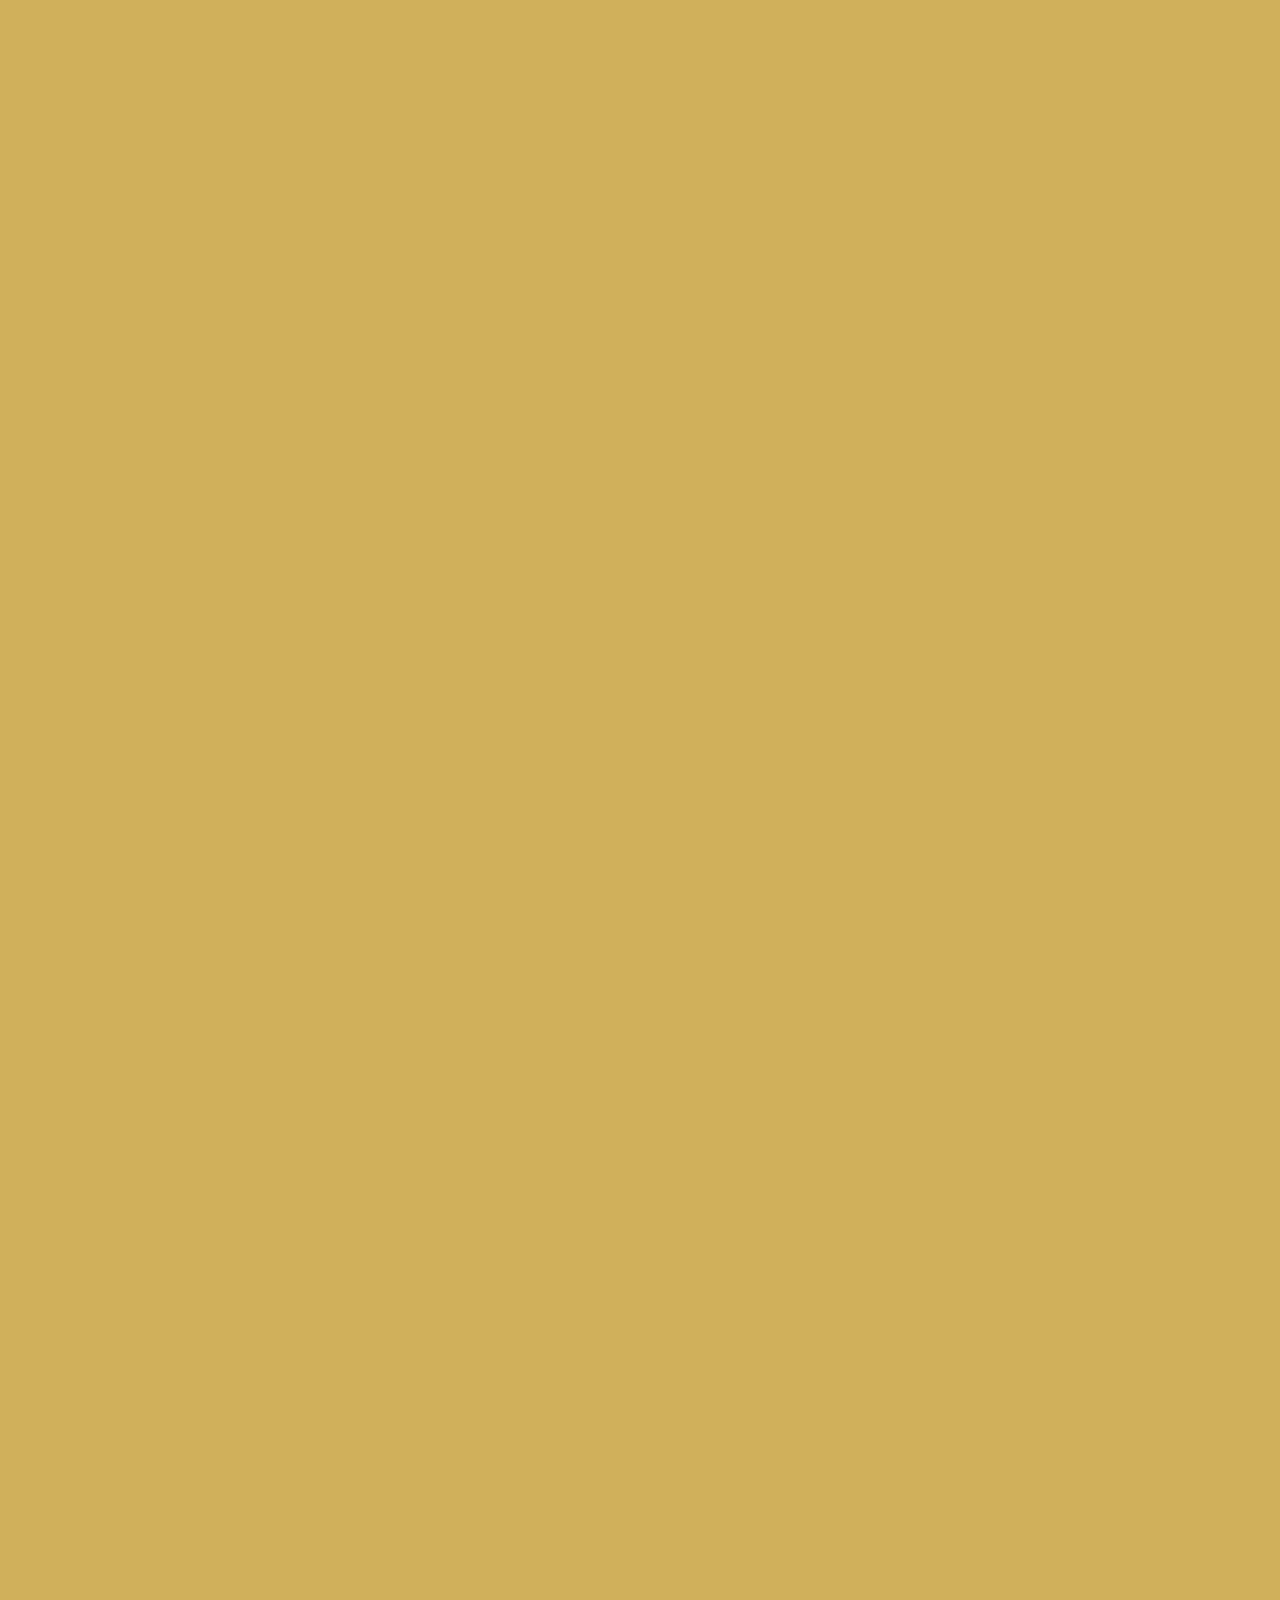
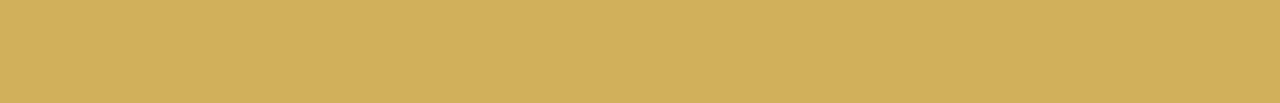
==== formulario.html @ 7b9aaf70 "TESTE" ====
<!DOCTYPE html>
<html lang="en">
<head>
    <meta charset="UTF-8">
    <meta name="viewport" content="width=device-width, initial-scale=1.0">
    <style>
       .container {
            display: flex;
            justify-content: center; /* Centraliza horizontalmente */
            align-items: center; /* Centraliza verticalmente */
            height: 100vh; /* Altura total da tela */
            box-sizing: border-box; /* Inclui a borda na largura total */
        }
        .centralizado {
            width: 50%; /* Defina a largura da div */
            border-radius: 15px; /* Borda arredondada */
            padding: 20px; /* Espaçamento interno */
            margin-top: 20px; /* Espaçamento acima */
            margin-bottom: 20px; /* Espaçamento abaixo */
            box-sizing: border-box; /* Inclui o padding e a borda na largura total */
        }
    </style>
    <title>formulario</title>
</head>
<body style="background-color: #d1b05b;" >
    <div class="container">
        <div class="centralizado">
    <iframe  center;" src="https://docs.google.com/forms/d/e/1FAIpQLSeGjz_GhFE0qUI042mt_ytNlbOInKvKpuO6VnuS5uh2C-ayEA/viewform?embedded=true" width="640" height="2446" frameborder="0" marginheight="0" marginwidth="0">Carregando...</iframe>
        </div>
    </div>
</body>
</html>
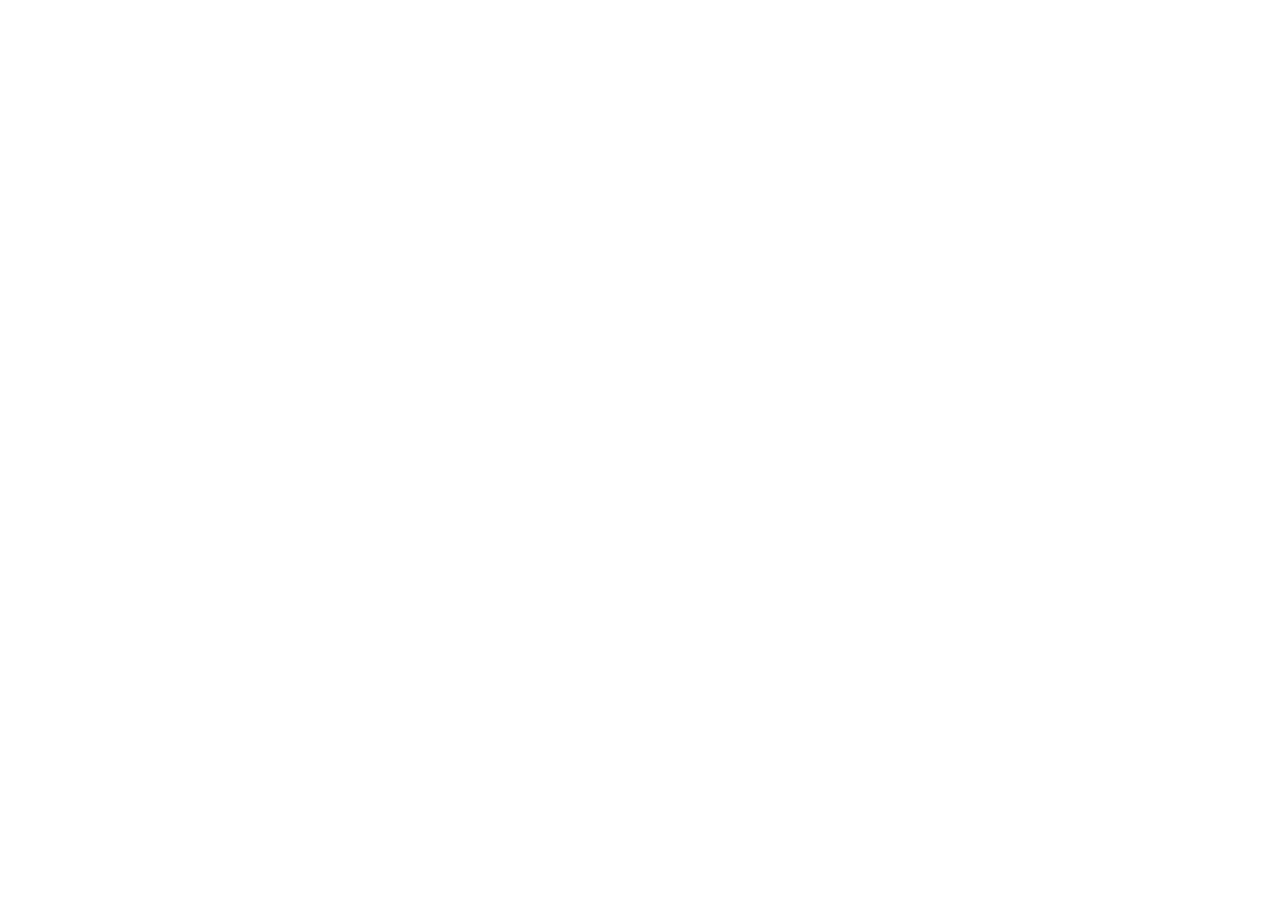
==== commit 1374026b: "principal" ====
--- a/formulario.html
+++ b/formulario.html
@@ -3,30 +3,9 @@
 <head>
     <meta charset="UTF-8">
     <meta name="viewport" content="width=device-width, initial-scale=1.0">
-    <style>
-       .container {
-            display: flex;
-            justify-content: center; /* Centraliza horizontalmente */
-            align-items: center; /* Centraliza verticalmente */
-            height: 100vh; /* Altura total da tela */
-            box-sizing: border-box; /* Inclui a borda na largura total */
-        }
-        .centralizado {
-            width: 50%; /* Defina a largura da div */
-            border-radius: 15px; /* Borda arredondada */
-            padding: 20px; /* Espaçamento interno */
-            margin-top: 20px; /* Espaçamento acima */
-            margin-bottom: 20px; /* Espaçamento abaixo */
-            box-sizing: border-box; /* Inclui o padding e a borda na largura total */
-        }
-    </style>
     <title>formulario</title>
 </head>
-<body style="background-color: #d1b05b;" >
-    <div class="container">
-        <div class="centralizado">
-    <iframe  center;" src="https://docs.google.com/forms/d/e/1FAIpQLSeGjz_GhFE0qUI042mt_ytNlbOInKvKpuO6VnuS5uh2C-ayEA/viewform?embedded=true" width="640" height="2446" frameborder="0" marginheight="0" marginwidth="0">Carregando...</iframe>
-        </div>
-    </div>
+<body>
+    <iframe id="" allowtransparency="true" allowfullscreen="true" allow="geolocation; microphone; camera" src="https://my.forms.app/form/6671fd1344ef84c7f992dbb3" frameborder="0" style="width: 100vw; min-width:100%; height:100vh; border:none;"></iframe>
 </body>
 </html>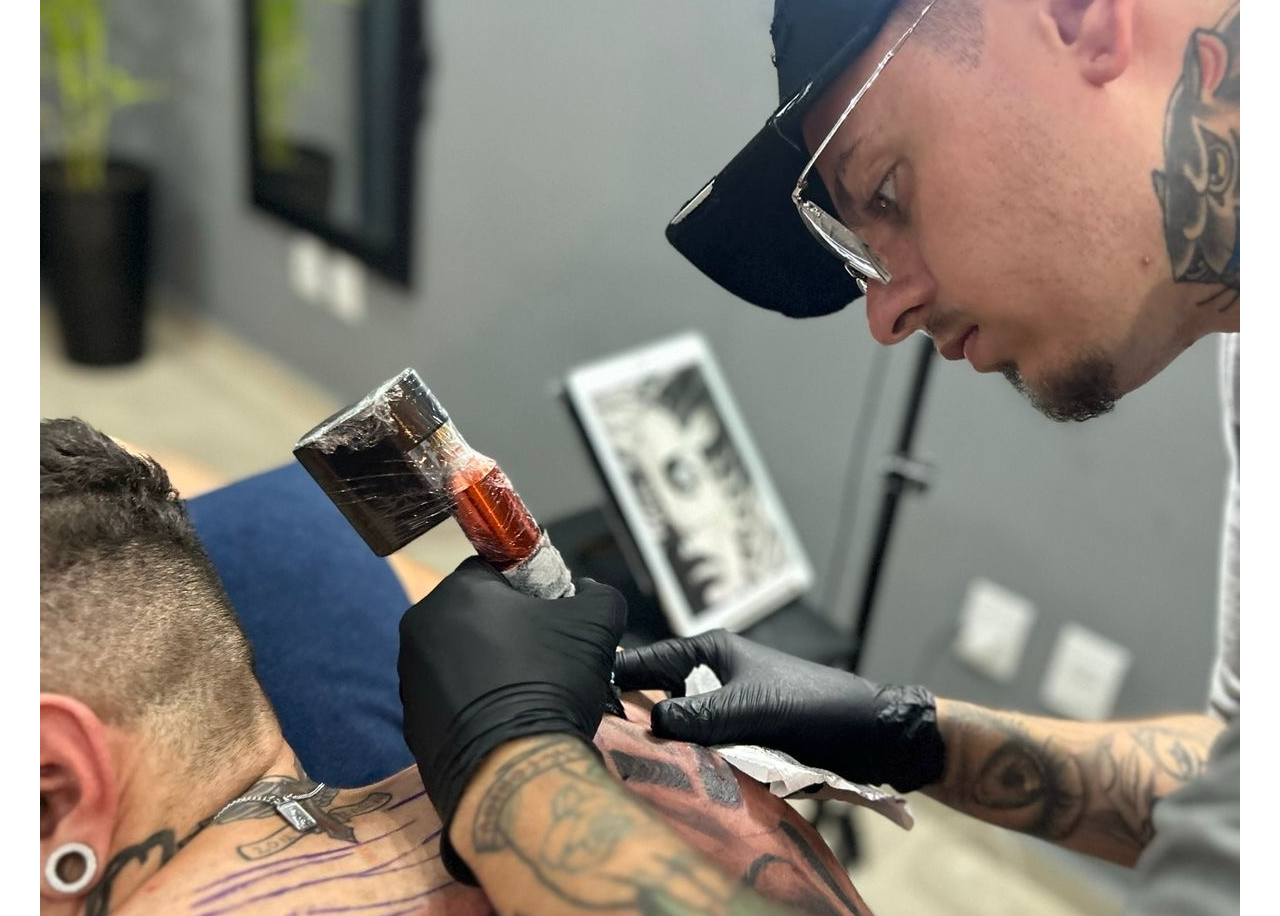
==== commit 1cb363e3: "Principal" ====
--- a/formulario.html
+++ b/formulario.html
@@ -3,9 +3,25 @@
 <head>
     <meta charset="UTF-8">
     <meta name="viewport" content="width=device-width, initial-scale=1.0">
-    <title>formulario</title>
+    <title>Meu Formulário</title>
 </head>
+<Style>
+    body{
+        background-image: url(/CAPA/Principal.JPG);
+        background-repeat: no-repeat;
+        background-position: center;
+    }
+    .container{
+      display: flex;
+      justify-content: center;
+      align-items: center;
+      height: 100vh; /* altura total da viewport */
+      margin: 0;
+    }
+</Style>
 <body>
-    <iframe id="" allowtransparency="true" allowfullscreen="true" allow="geolocation; microphone; camera" src="https://my.forms.app/form/6671fd1344ef84c7f992dbb3" frameborder="0" style="width: 100vw; min-width:100%; height:100vh; border:none;"></iframe>
+    <div class="container">
+        <iframe class="form" src="https://docs.google.com/forms/d/e/1FAIpQLSf9XBffjSnEWRjfehPiaI74Ooln4QFRGUbOsr2G5R-TyUPy4A/viewform?embedded=true" width="80%" height="80%" frameborder="0" marginheight="0" marginwidth="0">Carregando...</iframe>
+    </div>
 </body>
-</html>+</html>
